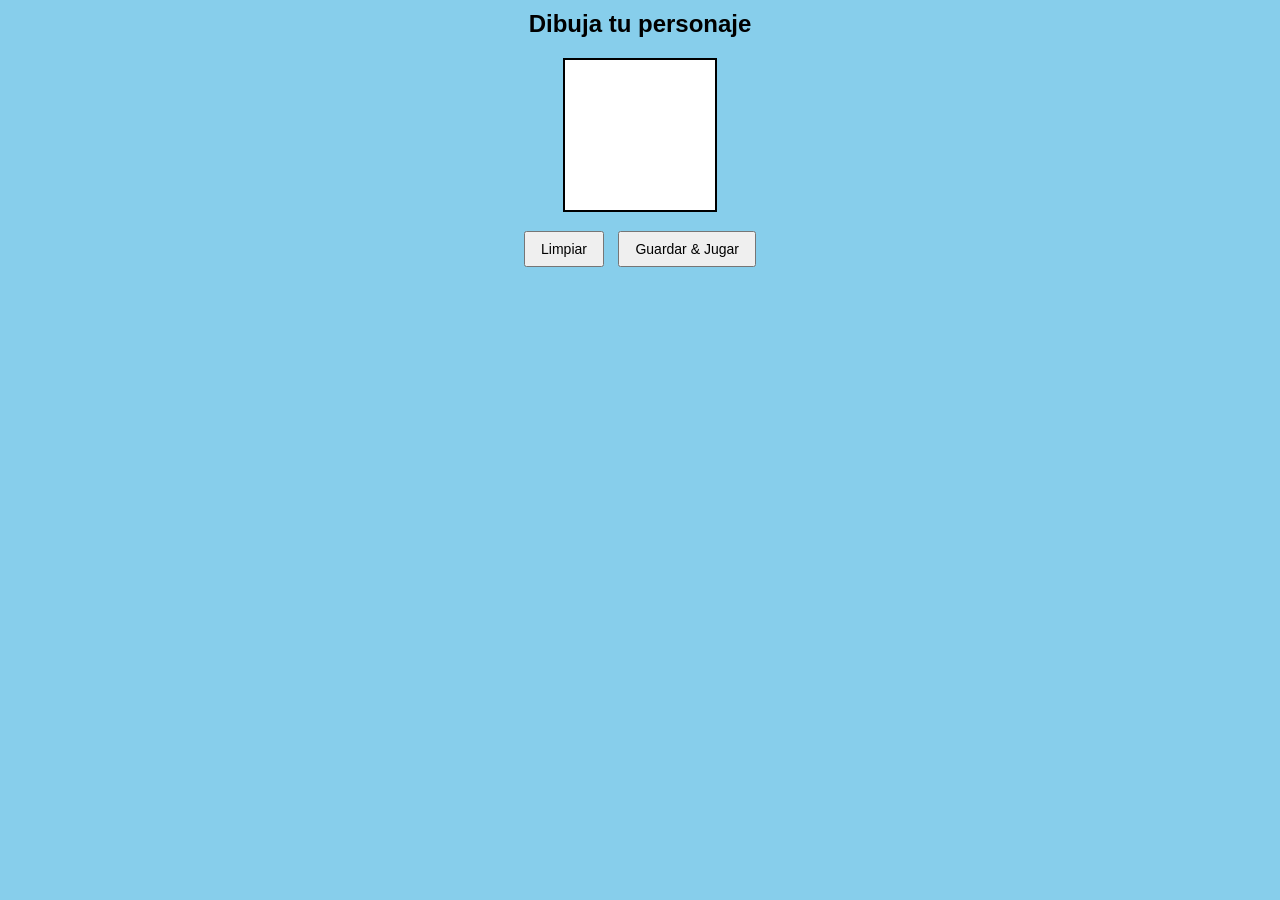
==== flappy-draw/index.html @ 4a15b35e "Basic Flappy draw" ====
<!DOCTYPE html>
<html>
<head>
<meta charset="UTF-8">
<title>Flappy Draw</title>
<style>
body {
    margin: 0;
    font-family: Arial, sans-serif;
    text-align: center;
    background: #87CEEB;
}

h2 { margin-top: 10px; }

canvas {
    border: 2px solid black;
}

#drawCanvas {
    background: white;
    cursor: crosshair;
}

#gameCanvas {
    display: none;
    background: skyblue;
}

.controls {
    margin-top: 10px;
}

button {
    padding: 8px 15px;
    margin: 5px;
    font-size: 14px;
    cursor: pointer;
}

#score {
    font-size: 20px;
    font-weight: bold;
}
</style>
</head>
<body>

<div id="drawScreen">
    <h2>Dibuja tu personaje</h2>
    <canvas id="drawCanvas" width="150" height="150"></canvas>
    <div class="controls">
        <button id="clearBtn">Limpiar</button>
        <button id="saveBtn">Guardar & Jugar</button>
    </div>
</div>

<div id="gameUI">
    <canvas id="gameCanvas" width="400" height="600"></canvas>
    <div id="score"></div>
    <button id="restartBtn" style="display:none;">Jugar de nuevo</button>
</div>

<script>
// ===================== DRAW SYSTEM =====================
const drawCanvas = document.getElementById("drawCanvas");
const drawCtx = drawCanvas.getContext("2d");

let drawing = false;

function getPos(canvas, evt) {
    const rect = canvas.getBoundingClientRect();
    const clientX = evt.touches ? evt.touches[0].clientX : evt.clientX;
    const clientY = evt.touches ? evt.touches[0].clientY : evt.clientY;
    return {
        x: clientX - rect.left,
        y: clientY - rect.top
    };
}

function startDraw(e) { drawing = true; }
function endDraw() { drawing = false; }

function draw(e) {
    if (!drawing) return;
    e.preventDefault();
    const pos = getPos(drawCanvas, e);
    drawCtx.fillStyle = "black";
    drawCtx.beginPath();
    drawCtx.arc(pos.x, pos.y, 3, 0, Math.PI * 2);
    drawCtx.fill();
}

drawCanvas.addEventListener("mousedown", startDraw);
drawCanvas.addEventListener("mouseup", endDraw);
drawCanvas.addEventListener("mouseleave", endDraw);
drawCanvas.addEventListener("mousemove", draw);

drawCanvas.addEventListener("touchstart", startDraw);
drawCanvas.addEventListener("touchend", endDraw);
drawCanvas.addEventListener("touchmove", draw);

document.getElementById("clearBtn").onclick = () => {
    drawCtx.clearRect(0, 0, drawCanvas.width, drawCanvas.height);
};

// ===================== GAME SYSTEM =====================
const gameCanvas = document.getElementById("gameCanvas");
const ctx = gameCanvas.getContext("2d");

let playerImage = new Image();
let animationId;
let gameRunning = false;

let player, pipes, frame, score;

function initGame() {
    player = {
        x: 80,
        y: 200,
        width: 40,
        height: 40,
        velocity: 0,
        gravity: 0.5,
        jump: -8
    };

    pipes = [];
    frame = 0;
    score = 0;
    gameRunning = true;
    document.getElementById("score").innerText = "Puntuación: 0";
    document.getElementById("restartBtn").style.display = "none";
}

function createPipe() {
    let gap = 150;
    let topHeight = Math.random() * 250 + 50;

    pipes.push({
        x: gameCanvas.width,
        top: topHeight,
        bottom: topHeight + gap,
        passed: false
    });
}

function update() {
    if (!gameRunning) return;

    ctx.clearRect(0, 0, gameCanvas.width, gameCanvas.height);
    frame++;

    // Player physics
    player.velocity += player.gravity;
    player.y += player.velocity;

    ctx.drawImage(playerImage, player.x, player.y, player.width, player.height);

    if (frame % 100 === 0) createPipe();

    for (let i = 0; i < pipes.length; i++) {
        let p = pipes[i];
        p.x -= 2;

        ctx.fillStyle = "green";
        ctx.fillRect(p.x, 0, 50, p.top);
        ctx.fillRect(p.x, p.bottom, 50, gameCanvas.height);

        // Collision
        if (
            player.x < p.x + 50 &&
            player.x + player.width > p.x &&
            (player.y < p.top || player.y + player.height > p.bottom)
        ) {
            gameOver();
        }

        // Score
        if (!p.passed && p.x + 50 < player.x) {
            p.passed = true;
            score++;
            document.getElementById("score").innerText = "Score: " + score;
        }
    }

    // Ground / ceiling
    if (player.y + player.height > gameCanvas.height || player.y < 0) {
        gameOver();
    }

    animationId = requestAnimationFrame(update);
}

function gameOver() {
    gameRunning = false;
    cancelAnimationFrame(animationId);
    document.getElementById("restartBtn").style.display = "inline-block";
}

// Jump
function jump() {
    if (gameRunning) player.velocity = player.jump;
}

document.addEventListener("keydown", jump);
gameCanvas.addEventListener("click", jump);
gameCanvas.addEventListener("touchstart", jump);

// Restart
document.getElementById("restartBtn").onclick = () => {
    initGame();
    update();
};

// ===================== SAVE & START =====================
document.getElementById("saveBtn").onclick = () => {
    const dataURL = drawCanvas.toDataURL();
    playerImage.src = dataURL;

    playerImage.onload = () => {
        document.getElementById("drawScreen").style.display = "none";
        gameCanvas.style.display = "block";
        initGame();
        update();
    };
};
</script>
</body>
</html>
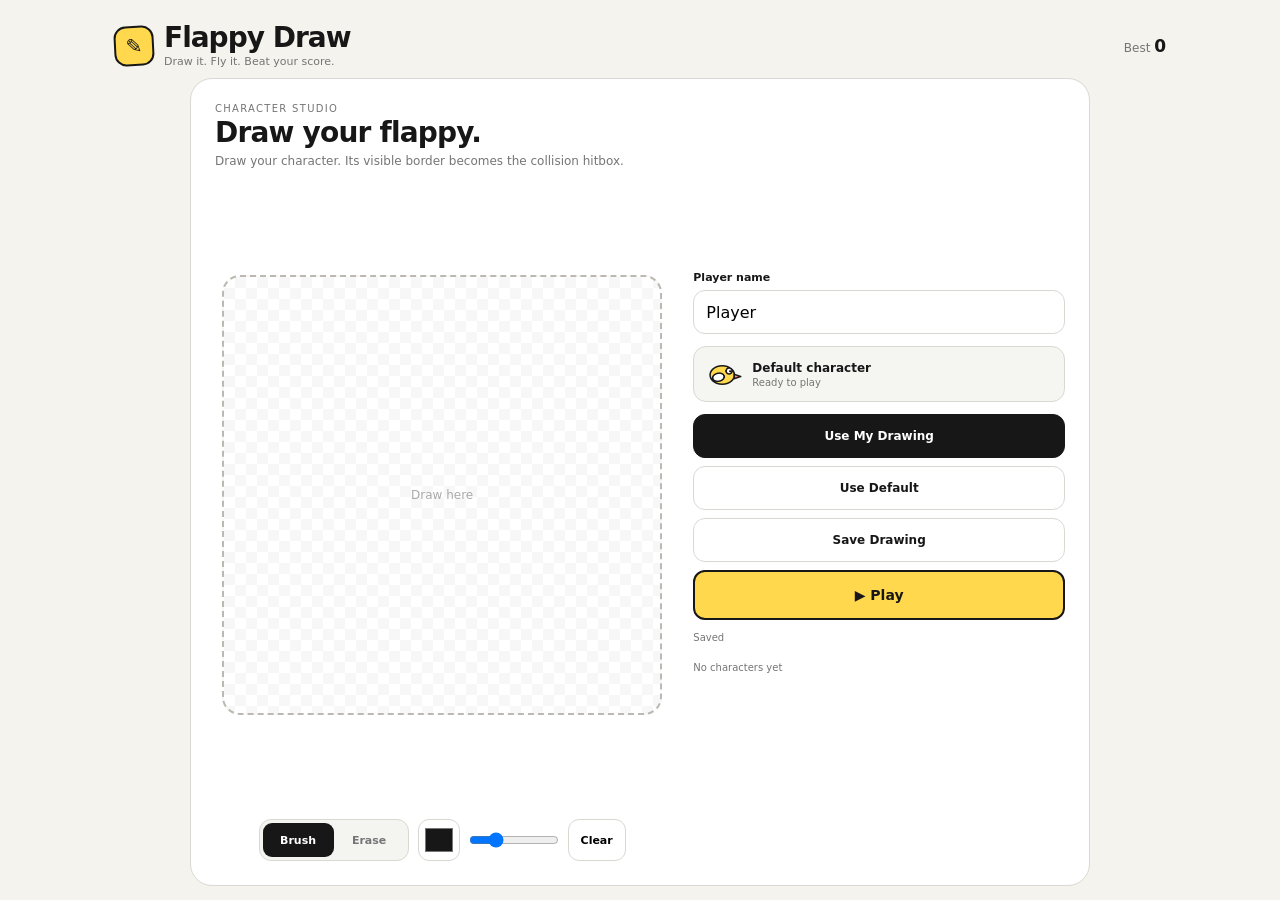
==== commit 2cda37e9: "Flappy draw first test." ====
--- a/flappy-draw/index.html
+++ b/flappy-draw/index.html
@@ -1,230 +1,3402 @@
 <!DOCTYPE html>
-<html>
+<html lang="en">
 <head>
 <meta charset="UTF-8">
+<meta name="viewport" content="width=device-width, initial-scale=1.0">
 <title>Flappy Draw</title>
+
 <style>
-body {
-    margin: 0;
-    font-family: Arial, sans-serif;
-    text-align: center;
-    background: #87CEEB;
-}
-
-h2 { margin-top: 10px; }
-
-canvas {
-    border: 2px solid black;
-}
-
-#drawCanvas {
-    background: white;
-    cursor: crosshair;
-}
-
-#gameCanvas {
-    display: none;
-    background: skyblue;
-}
-
-.controls {
-    margin-top: 10px;
-}
-
-button {
-    padding: 8px 15px;
-    margin: 5px;
-    font-size: 14px;
-    cursor: pointer;
-}
-
-#score {
-    font-size: 20px;
-    font-weight: bold;
+*{
+    box-sizing:border-box;
+    margin:0;
+    padding:0;
+}
+
+:root{
+    --bg:#f4f3ee;
+    --card:#ffffff;
+    --text:#171717;
+    --muted:#757575;
+    --border:#d9d8d2;
+    --yellow:#ffd84d;
+    --green:#78d39c;
+    --sky:#cceeff;
+}
+
+html,
+body{
+    height:100%;
+}
+
+body{
+    font-family:Inter,ui-sans-serif,system-ui,-apple-system,BlinkMacSystemFont,"Segoe UI",sans-serif;
+    background:var(--bg);
+    color:var(--text);
+    overflow:hidden;
+}
+
+button,
+input{
+    font:inherit;
+}
+
+button{
+    cursor:pointer;
+}
+
+.app{
+    height:100dvh;
+    max-height:100dvh;
+    display:flex;
+    flex-direction:column;
+    padding:14px clamp(12px,2vw,24px);
+    max-width:1100px;
+    margin:auto;
+}
+
+/* HEADER */
+
+.header{
+    flex:0 0 auto;
+    height:64px;
+    display:flex;
+    justify-content:space-between;
+    align-items:center;
+    gap:14px;
+}
+
+.brand{
+    display:flex;
+    align-items:center;
+    gap:10px;
+}
+
+.logo{
+    width:40px;
+    height:40px;
+    display:grid;
+    place-items:center;
+    background:var(--yellow);
+    border:2px solid var(--text);
+    border-radius:12px;
+    font-size:20px;
+    font-weight:900;
+    transform:rotate(-3deg);
+}
+
+.brand h1{
+    font-size:clamp(20px,3vw,28px);
+    letter-spacing:-1px;
+    line-height:1;
+}
+
+.brand p{
+    color:var(--muted);
+    font-size:11px;
+    margin-top:3px;
+}
+
+.header-actions{
+    display:flex;
+    gap:8px;
+    align-items:center;
+}
+
+.header-button{
+    border:1px solid var(--border);
+    background:white;
+    color:var(--text);
+    border-radius:10px;
+    min-height:38px;
+    padding:8px 13px;
+    font-weight:700;
+    font-size:12px;
+}
+
+.header-button:hover{
+    background:#f7f7f4;
+}
+
+.best{
+    font-size:12px;
+    color:var(--muted);
+    white-space:nowrap;
+}
+
+.best strong{
+    color:var(--text);
+    font-size:17px;
+}
+
+/* SCREENS */
+
+.main{
+    flex:1;
+    min-height:0;
+}
+
+.screen{
+    display:none;
+    width:100%;
+    height:100%;
+    min-height:0;
+}
+
+.screen.active{
+    display:flex;
+    justify-content:center;
+    align-items:center;
+}
+
+/* CHARACTER STUDIO */
+
+.studio{
+    width:min(100%,900px);
+    height:100%;
+    min-height:0;
+    background:var(--card);
+    border:1px solid var(--border);
+    border-radius:22px;
+    padding:clamp(14px,2.2vw,24px);
+    display:grid;
+    grid-template-columns:minmax(280px,1.1fr) minmax(240px,.9fr);
+    gap:clamp(14px,2vw,24px);
+    overflow:hidden;
+}
+
+.draw-column{
+    min-width:0;
+    min-height:0;
+    display:flex;
+    flex-direction:column;
+}
+
+.studio-copy{
+    flex:0 0 auto;
+}
+
+.eyebrow{
+    font-size:10px;
+    text-transform:uppercase;
+    letter-spacing:1.3px;
+    color:var(--muted);
+    margin-bottom:4px;
+}
+
+h2{
+    font-size:clamp(20px,3vw,28px);
+    letter-spacing:-.8px;
+    line-height:1.05;
+}
+
+.description{
+    color:var(--muted);
+    font-size:12px;
+    line-height:1.4;
+    margin-top:6px;
+}
+
+.draw-area{
+    flex:1;
+    min-height:0;
+    display:flex;
+    justify-content:center;
+    align-items:center;
+    padding:12px 0;
+}
+
+.canvas-wrap{
+    position:relative;
+    height:100%;
+    max-height:440px;
+    aspect-ratio:1/1;
+    max-width:100%;
+    border:2px dashed #bbb9b1;
+    border-radius:18px;
+    overflow:hidden;
+    background:
+        linear-gradient(45deg,#f7f7f7 25%,transparent 25%),
+        linear-gradient(-45deg,#f7f7f7 25%,transparent 25%),
+        linear-gradient(45deg,transparent 75%,#f7f7f7 75%),
+        linear-gradient(-45deg,transparent 75%,#f7f7f7 75%);
+    background-size:22px 22px;
+    background-position:0 0,0 11px,11px -11px,-11px 0;
+}
+
+#drawCanvas{
+    display:block;
+    width:100%;
+    height:100%;
+    touch-action:none;
+}
+
+.placeholder{
+    position:absolute;
+    inset:0;
+    display:grid;
+    place-items:center;
+    text-align:center;
+    pointer-events:none;
+    color:#aaa;
+    font-size:12px;
+    padding:25px;
+}
+
+.placeholder.hidden{
+    display:none;
+}
+
+.tools{
+    flex:0 0 auto;
+    display:flex;
+    align-items:center;
+    justify-content:center;
+    flex-wrap:wrap;
+    gap:9px;
+}
+
+/* DRAW / ERASE TOGGLE */
+
+.mode-toggle{
+    position:relative;
+    display:flex;
+    align-items:center;
+    width:150px;
+    height:42px;
+    padding:3px;
+    border:1px solid var(--border);
+    border-radius:12px;
+    background:#f4f4f1;
+}
+
+.mode-indicator{
+    position:absolute;
+    left:3px;
+    top:3px;
+    width:calc(50% - 3px);
+    height:34px;
+    background:var(--text);
+    border-radius:9px;
+    transition:transform .18s ease;
+}
+
+.mode-toggle.erase .mode-indicator{
+    transform:translateX(100%);
+}
+
+.mode-option{
+    position:relative;
+    z-index:2;
+    flex:1;
+    border:0;
+    background:transparent;
+    min-height:34px;
+    font-size:11px;
+    font-weight:700;
+    color:var(--muted);
+}
+
+.mode-option.active{
+    color:white;
+}
+
+input[type="color"]{
+    width:42px;
+    height:42px;
+    border:1px solid var(--border);
+    border-radius:11px;
+    background:white;
+    padding:4px;
+}
+
+input[type="range"]{
+    width:90px;
+}
+
+.small-button{
+    min-height:42px;
+    border:1px solid var(--border);
+    background:white;
+    border-radius:11px;
+    padding:9px 12px;
+    font-size:11px;
+    font-weight:700;
+}
+
+.small-button:hover{
+    background:#f5f5f2;
+}
+
+/* STUDIO OPTIONS */
+
+.options{
+    min-height:0;
+    display:flex;
+    flex-direction:column;
+    justify-content:center;
+    gap:12px;
+}
+
+.field label{
+    display:block;
+    font-size:11px;
+    font-weight:800;
+    margin-bottom:6px;
+}
+
+.field input{
+    width:100%;
+    min-height:44px;
+    border:1px solid var(--border);
+    border-radius:12px;
+    padding:10px 12px;
+    outline:none;
+    font-size:16px;
+}
+
+.field input:focus{
+    border-color:var(--text);
+}
+
+.character-status{
+    min-height:48px;
+    display:flex;
+    align-items:center;
+    gap:10px;
+    background:#f5f5f1;
+    border:1px solid var(--border);
+    border-radius:13px;
+    padding:8px 10px;
+}
+
+.character-thumb{
+    width:38px;
+    height:38px;
+    display:grid;
+    place-items:center;
+    flex:0 0 auto;
+}
+
+.character-thumb img{
+    max-width:100%;
+    max-height:100%;
+    object-fit:contain;
+}
+
+.character-copy{
+    min-width:0;
+}
+
+.character-copy strong{
+    display:block;
+    font-size:12px;
+    white-space:nowrap;
+    overflow:hidden;
+    text-overflow:ellipsis;
+}
+
+.character-copy span{
+    display:block;
+    color:var(--muted);
+    font-size:10px;
+    margin-top:2px;
+}
+
+.option-buttons{
+    display:grid;
+    gap:8px;
+}
+
+.action{
+    width:100%;
+    min-height:44px;
+    border-radius:12px;
+    border:1px solid var(--border);
+    background:white;
+    color:var(--text);
+    font-weight:750;
+    font-size:12px;
+}
+
+.action:hover{
+    background:#f5f5f2;
+}
+
+.action.dark{
+    background:var(--text);
+    color:white;
+    border-color:var(--text);
+}
+
+.action.play{
+    background:var(--yellow);
+    color:var(--text);
+    border:2px solid var(--text);
+    font-size:14px;
+    min-height:50px;
+}
+
+.saved-row{
+    display:flex;
+    align-items:center;
+    gap:6px;
+    overflow-x:auto;
+    padding-bottom:2px;
+    min-height:50px;
+}
+
+.saved-row::-webkit-scrollbar{
+    height:4px;
+}
+
+.saved-char{
+    position:relative;
+    flex:0 0 48px;
+    width:48px;
+    height:48px;
+    border:1px solid var(--border);
+    border-radius:11px;
+    background:#f8f8f5;
+    display:grid;
+    place-items:center;
+    padding:5px;
+}
+
+.saved-char.selected{
+    border:2px solid var(--text);
+}
+
+.saved-char img{
+    max-width:100%;
+    max-height:100%;
+}
+
+.saved-char button{
+    position:absolute;
+    top:-5px;
+    right:-5px;
+    width:17px;
+    height:17px;
+    border:0;
+    border-radius:50%;
+    background:var(--text);
+    color:white;
+    font-size:10px;
+    line-height:17px;
+}
+
+.saved-label{
+    color:var(--muted);
+    font-size:10px;
+}
+
+/* GAME */
+
+#gameScreen{
+    align-items:center;
+}
+
+.game-shell{
+    width:min(100%,850px);
+    height:100%;
+    min-height:0;
+    display:flex;
+    justify-content:center;
+    align-items:center;
+}
+
+.game-container{
+    position:relative;
+    height:min(100%,650px);
+    max-width:100%;
+    aspect-ratio:900/620;
+    border:1px solid var(--border);
+    border-radius:20px;
+    overflow:hidden;
+    background:var(--sky);
+}
+
+#gameCanvas{
+    display:block;
+    width:100%;
+    height:100%;
+    touch-action:manipulation;
+}
+
+.game-hud{
+    position:absolute;
+    top:12px;
+    left:12px;
+    right:12px;
+    display:flex;
+    justify-content:space-between;
+    pointer-events:none;
+}
+
+.score{
+    min-width:62px;
+    padding:7px 10px;
+    background:rgba(255,255,255,.92);
+    border:2px solid var(--text);
+    border-radius:10px;
+    font-size:12px;
+    font-weight:900;
+    text-align:center;
+}
+
+.game-message{
+    position:absolute;
+    left:50%;
+    top:50%;
+    transform:translate(-50%,-50%);
+    background:rgba(255,255,255,.95);
+    border:2px solid var(--text);
+    border-radius:15px;
+    padding:14px 20px;
+    text-align:center;
+    pointer-events:none;
+    white-space:nowrap;
+}
+
+.game-message strong{
+    display:block;
+    font-size:18px;
+}
+
+.game-message span{
+    color:var(--muted);
+    font-size:10px;
+}
+
+.game-message.hidden{
+    display:none;
+}
+
+/* RESULTS */
+
+.results{
+    width:min(100%,800px);
+    height:100%;
+    min-height:0;
+    background:white;
+    border:1px solid var(--border);
+    border-radius:22px;
+    padding:clamp(14px,2vw,22px);
+    display:grid;
+    grid-template-columns:.75fr 1.25fr;
+    gap:20px;
+    overflow:hidden;
+}
+
+.result-main{
+    min-height:0;
+    display:flex;
+    flex-direction:column;
+    justify-content:center;
+    align-items:center;
+    text-align:center;
+}
+
+.result-character{
+    width:85px;
+    height:85px;
+    background:#f5f5f1;
+    border-radius:17px;
+    display:grid;
+    place-items:center;
+    margin:10px 0;
+    padding:10px;
+}
+
+.result-character img{
+    max-width:100%;
+    max-height:100%;
+}
+
+.final-score{
+    font-size:clamp(42px,8vw,68px);
+    font-weight:950;
+    line-height:.95;
+    letter-spacing:-4px;
+}
+
+.score-caption{
+    color:var(--muted);
+    font-size:10px;
+    text-transform:uppercase;
+    letter-spacing:1px;
+    margin-top:3px;
+}
+
+.personal-best{
+    font-size:11px;
+    font-weight:800;
+    margin:9px 0 12px;
+    background:var(--yellow);
+    padding:6px 9px;
+    border-radius:9px;
+    border:1px solid var(--text);
+}
+
+.result-actions{
+    width:100%;
+    display:grid;
+    gap:7px;
+}
+
+.leaderboard-panel{
+    min-height:0;
+    overflow:hidden;
+    display:flex;
+    flex-direction:column;
+}
+
+.leaderboard{
+    flex:1;
+    min-height:0;
+    overflow:auto;
+    margin-top:10px;
+}
+
+.leader-row{
+    display:grid;
+    grid-template-columns:25px 38px 1fr 45px;
+    align-items:center;
+    gap:8px;
+    padding:7px 0;
+    border-bottom:1px solid #eee;
+}
+
+.rank{
+    font-size:11px;
+    font-weight:900;
+}
+
+.avatar{
+    width:36px;
+    height:36px;
+    display:grid;
+    place-items:center;
+    background:#f5f5f1;
+    border-radius:8px;
+    padding:4px;
+}
+
+.avatar img{
+    max-width:100%;
+    max-height:100%;
+}
+
+.leader-name{
+    min-width:0;
+}
+
+.leader-name strong{
+    display:block;
+    font-size:11px;
+    white-space:nowrap;
+    overflow:hidden;
+    text-overflow:ellipsis;
+}
+
+.leader-name span{
+    color:var(--muted);
+    font-size:9px;
+}
+
+.leader-score{
+    text-align:right;
+    font-size:16px;
+    font-weight:950;
+}
+
+/* RESPONSIVE */
+
+@media(max-width:700px){
+
+    .app{
+        padding:8px 10px;
+    }
+
+    .header{
+        height:54px;
+    }
+
+    .brand p{
+        display:none;
+    }
+
+    .best{
+        display:none;
+    }
+
+    .studio{
+        grid-template-columns:1fr;
+        grid-template-rows:minmax(0,1fr) auto;
+        padding:12px;
+        gap:8px;
+        border-radius:16px;
+    }
+
+    .studio-copy .description{
+        display:none;
+    }
+
+    .draw-area{
+        padding:6px 0;
+    }
+
+    .canvas-wrap{
+        max-height:none;
+    }
+
+    .options{
+        gap:7px;
+    }
+
+    .character-status{
+        display:none;
+    }
+
+    .option-buttons{
+        grid-template-columns:repeat(2,1fr);
+    }
+
+    .option-buttons .play{
+        grid-column:1 / -1;
+    }
+
+    .saved-wrap{
+        display:flex;
+        align-items:center;
+        gap:8px;
+    }
+
+    .saved-label{
+        flex:0 0 auto;
+    }
+
+    .saved-row{
+        min-height:42px;
+        flex:1;
+    }
+
+    .saved-char{
+        width:40px;
+        height:40px;
+        flex-basis:40px;
+    }
+
+    .tools{
+        gap:6px;
+    }
+
+    .mode-toggle{
+        width:130px;
+        height:38px;
+    }
+
+    .mode-indicator{
+        height:30px;
+    }
+
+    input[type="color"],
+    .small-button{
+        width:38px;
+        height:38px;
+        min-height:38px;
+        padding:5px;
+    }
+
+    input[type="range"]{
+        width:70px;
+    }
+
+    .game-container{
+        width:100%;
+        height:auto;
+        max-height:100%;
+    }
+
+    .results{
+        grid-template-columns:1fr;
+        grid-template-rows:auto minmax(0,1fr);
+        gap:10px;
+        padding:12px;
+        border-radius:16px;
+    }
+
+    .result-main{
+        display:grid;
+        grid-template-columns:auto 1fr;
+        grid-template-areas:
+            "char info"
+            "actions actions";
+        gap:8px 14px;
+        text-align:left;
+        align-items:center;
+    }
+
+    .result-character{
+        grid-area:char;
+        width:70px;
+        height:70px;
+        margin:0;
+    }
+
+    .result-info{
+        grid-area:info;
+    }
+
+    .final-score{
+        font-size:42px;
+        letter-spacing:-2px;
+    }
+
+    .personal-best{
+        display:inline-block;
+        margin:5px 0 0;
+    }
+
+    .result-actions{
+        grid-area:actions;
+        grid-template-columns:1fr 1fr;
+    }
+}
+
+@media(max-width:430px){
+
+    .brand h1{
+        font-size:19px;
+    }
+
+    .logo{
+        width:34px;
+        height:34px;
+    }
+
+    .header-button{
+        padding:7px 9px;
+        font-size:10px;
+    }
+
+    h2{
+        font-size:19px;
+    }
+
+    .studio{
+        padding:9px;
+    }
+
+    .field input{
+        min-height:40px;
+    }
+
+    .action{
+        min-height:39px;
+        font-size:10px;
+    }
+
+    .action.play{
+        min-height:44px;
+        font-size:12px;
+    }
+}
+
+@media(max-height:650px){
+
+    .header{
+        height:48px;
+    }
+
+    .logo{
+        width:34px;
+        height:34px;
+    }
+
+    .brand p{
+        display:none;
+    }
+
+    .studio{
+        padding:10px;
+    }
+
+    .description{
+        display:none;
+    }
+
+    .tools{
+        gap:5px;
+    }
+
+    .field input{
+        min-height:38px;
+        padding:7px 10px;
+    }
+
+    .action{
+        min-height:38px;
+    }
+
+    .action.play{
+        min-height:42px;
+    }
+
+    .character-status{
+        min-height:40px;
+    }
 }
 </style>
 </head>
+
 <body>
 
-<div id="drawScreen">
-    <h2>Dibuja tu personaje</h2>
-    <canvas id="drawCanvas" width="150" height="150"></canvas>
-    <div class="controls">
-        <button id="clearBtn">Limpiar</button>
-        <button id="saveBtn">Guardar & Jugar</button>
+<div class="app">
+
+<header class="header">
+
+    <div class="brand">
+        <div class="logo">✎</div>
+
+        <div>
+            <h1>Flappy Draw</h1>
+            <p>Draw it. Fly it. Beat your score.</p>
+        </div>
     </div>
+
+    <div class="header-actions">
+
+        <div class="best">
+            Best
+            <strong id="globalBest">0</strong>
+        </div>
+
+        <button
+            id="studioHeaderButton"
+            class="header-button"
+            type="button"
+            hidden
+        >
+            ← Character Studio
+        </button>
+
+    </div>
+
+</header>
+
+
+<main class="main">
+
+<!-- =========================================
+     CHARACTER STUDIO
+========================================== -->
+
+<section
+    id="studioScreen"
+    class="screen active"
+>
+
+    <div class="studio">
+
+        <div class="draw-column">
+
+            <div class="studio-copy">
+
+                <div class="eyebrow">
+                    Character Studio
+                </div>
+
+                <h2>Draw your flappy.</h2>
+
+                <p class="description">
+                    Draw your character. Its visible border becomes the collision hitbox.
+                </p>
+
+            </div>
+
+
+            <div class="draw-area">
+
+                <div class="canvas-wrap">
+
+                    <canvas
+                        id="drawCanvas"
+                        width="420"
+                        height="420"
+                    ></canvas>
+
+                    <div
+                        id="canvasPlaceholder"
+                        class="placeholder"
+                    >
+                        Draw here
+                    </div>
+
+                </div>
+
+            </div>
+
+
+            <div class="tools">
+
+                <div
+                    id="modeToggle"
+                    class="mode-toggle"
+                >
+
+                    <div class="mode-indicator"></div>
+
+                    <button
+                        id="brushButton"
+                        class="mode-option active"
+                        type="button"
+                    >
+                        Brush
+                    </button>
+
+                    <button
+                        id="eraserButton"
+                        class="mode-option"
+                        type="button"
+                    >
+                        Erase
+                    </button>
+
+                </div>
+
+
+                <input
+                    id="colorPicker"
+                    type="color"
+                    value="#171717"
+                    title="Color"
+                >
+
+                <input
+                    id="brushSize"
+                    type="range"
+                    min="3"
+                    max="38"
+                    value="12"
+                    title="Brush size"
+                >
+
+                <button
+                    id="clearButton"
+                    class="small-button"
+                    type="button"
+                    title="Clear drawing"
+                >
+                    Clear
+                </button>
+
+            </div>
+
+        </div>
+
+
+        <div class="options">
+
+            <div class="field">
+
+                <label for="playerName">
+                    Player name
+                </label>
+
+                <input
+                    id="playerName"
+                    type="text"
+                    maxlength="18"
+                    value="Player"
+                >
+
+            </div>
+
+
+            <div class="character-status">
+
+                <div class="character-thumb">
+                    <img
+                        id="characterPreview"
+                        alt="Selected character"
+                    >
+                </div>
+
+                <div class="character-copy">
+
+                    <strong id="characterTitle">
+                        Default character
+                    </strong>
+
+                    <span id="characterStatus">
+                        Ready to play
+                    </span>
+
+                </div>
+
+            </div>
+
+
+            <div class="option-buttons">
+
+                <button
+                    id="useDrawingButton"
+                    class="action dark"
+                    type="button"
+                >
+                    Use My Drawing
+                </button>
+
+                <button
+                    id="defaultButton"
+                    class="action"
+                    type="button"
+                >
+                    Use Default
+                </button>
+
+                <button
+                    id="saveCharacterButton"
+                    class="action"
+                    type="button"
+                >
+                    Save Drawing
+                </button>
+
+                <button
+                    id="playButton"
+                    class="action play"
+                    type="button"
+                >
+                    ▶ Play
+                </button>
+
+            </div>
+
+
+            <div class="saved-wrap">
+
+                <div class="saved-label">
+                    Saved
+                </div>
+
+                <div
+                    id="savedCharacters"
+                    class="saved-row"
+                ></div>
+
+            </div>
+
+        </div>
+
+    </div>
+
+</section>
+
+
+<!-- =========================================
+     GAME
+========================================== -->
+
+<section
+    id="gameScreen"
+    class="screen"
+>
+
+    <div class="game-shell">
+
+        <div class="game-container">
+
+            <canvas
+                id="gameCanvas"
+                width="900"
+                height="620"
+            ></canvas>
+
+
+            <div class="game-hud">
+
+                <div class="score">
+                    <span id="gameScore">0</span>
+                </div>
+
+                <div class="score">
+                    Best
+                    <span id="gameBest">0</span>
+                </div>
+
+            </div>
+
+
+            <div
+                id="gameMessage"
+                class="game-message"
+            >
+                <strong>Get ready!</strong>
+
+                <span>
+                    Click, tap or press SPACE
+                </span>
+            </div>
+
+        </div>
+
+    </div>
+
+</section>
+
+
+<!-- =========================================
+     RESULTS
+========================================== -->
+
+<section
+    id="resultScreen"
+    class="screen"
+>
+
+    <div class="results">
+
+        <div class="result-main">
+
+            <div class="result-character">
+
+                <img
+                    id="resultCharacter"
+                    alt="Character"
+                >
+
+            </div>
+
+
+            <div class="result-info">
+
+                <div class="eyebrow">
+                    Game Over
+                </div>
+
+                <h2 id="resultName">
+                    Player
+                </h2>
+
+                <div
+                    id="finalScore"
+                    class="final-score"
+                >
+                    0
+                </div>
+
+                <div class="score-caption">
+                    Score
+                </div>
+
+                <div class="personal-best">
+                    Best:
+                    <span id="personalBest">
+                        0
+                    </span>
+                </div>
+
+            </div>
+
+
+            <div class="result-actions">
+
+                <button
+                    id="playAgainButton"
+                    class="action play"
+                    type="button"
+                >
+                    ▶ Play Again
+                </button>
+
+                <button
+                    id="backStudioButton"
+                    class="action"
+                    type="button"
+                >
+                    Character Studio
+                </button>
+
+            </div>
+
+        </div>
+
+
+        <div class="leaderboard-panel">
+
+            <div class="eyebrow">
+                Local Records
+            </div>
+
+            <h2>Scoreboard</h2>
+
+            <div
+                id="leaderboard"
+                class="leaderboard"
+            ></div>
+
+        </div>
+
+    </div>
+
+</section>
+
+</main>
+
 </div>
 
-<div id="gameUI">
-    <canvas id="gameCanvas" width="400" height="600"></canvas>
-    <div id="score"></div>
-    <button id="restartBtn" style="display:none;">Jugar de nuevo</button>
-</div>
 
 <script>
-// ===================== DRAW SYSTEM =====================
-const drawCanvas = document.getElementById("drawCanvas");
-const drawCtx = drawCanvas.getContext("2d");
+(() => {
+
+"use strict";
+
+
+/* ==========================================
+   ELEMENTS
+========================================== */
+
+const studioScreen =
+    document.getElementById("studioScreen");
+
+const gameScreen =
+    document.getElementById("gameScreen");
+
+const resultScreen =
+    document.getElementById("resultScreen");
+
+const studioHeaderButton =
+    document.getElementById("studioHeaderButton");
+
+const globalBestElement =
+    document.getElementById("globalBest");
+
+
+/* DRAW */
+
+const drawCanvas =
+    document.getElementById("drawCanvas");
+
+const drawCtx =
+    drawCanvas.getContext(
+        "2d",
+        {willReadFrequently:true}
+    );
+
+const canvasPlaceholder =
+    document.getElementById("canvasPlaceholder");
+
+const modeToggle =
+    document.getElementById("modeToggle");
+
+const brushButton =
+    document.getElementById("brushButton");
+
+const eraserButton =
+    document.getElementById("eraserButton");
+
+const colorPicker =
+    document.getElementById("colorPicker");
+
+const brushSize =
+    document.getElementById("brushSize");
+
+const clearButton =
+    document.getElementById("clearButton");
+
+
+/* PLAYER */
+
+const playerNameInput =
+    document.getElementById("playerName");
+
+const characterPreview =
+    document.getElementById("characterPreview");
+
+const characterTitle =
+    document.getElementById("characterTitle");
+
+const characterStatus =
+    document.getElementById("characterStatus");
+
+const useDrawingButton =
+    document.getElementById("useDrawingButton");
+
+const defaultButton =
+    document.getElementById("defaultButton");
+
+const saveCharacterButton =
+    document.getElementById("saveCharacterButton");
+
+const playButton =
+    document.getElementById("playButton");
+
+const savedCharactersContainer =
+    document.getElementById("savedCharacters");
+
+
+/* GAME */
+
+const gameCanvas =
+    document.getElementById("gameCanvas");
+
+const gameCtx =
+    gameCanvas.getContext("2d");
+
+const gameScoreElement =
+    document.getElementById("gameScore");
+
+const gameBestElement =
+    document.getElementById("gameBest");
+
+const gameMessage =
+    document.getElementById("gameMessage");
+
+
+/* RESULTS */
+
+const resultCharacter =
+    document.getElementById("resultCharacter");
+
+const resultName =
+    document.getElementById("resultName");
+
+const finalScore =
+    document.getElementById("finalScore");
+
+const personalBest =
+    document.getElementById("personalBest");
+
+const leaderboard =
+    document.getElementById("leaderboard");
+
+const playAgainButton =
+    document.getElementById("playAgainButton");
+
+const backStudioButton =
+    document.getElementById("backStudioButton");
+
+
+/* ==========================================
+   STORAGE
+========================================== */
+
+const CHARACTER_KEY =
+    "flappyDrawCharactersV2";
+
+const SCORE_KEY =
+    "flappyDrawScoresV2";
+
+
+function getSavedCharacters(){
+
+    try{
+
+        return JSON.parse(
+            localStorage.getItem(CHARACTER_KEY)
+        ) || [];
+
+    }catch{
+
+        return [];
+
+    }
+
+}
+
+
+function saveCharacters(data){
+
+    localStorage.setItem(
+        CHARACTER_KEY,
+        JSON.stringify(data)
+    );
+
+}
+
+
+function getScores(){
+
+    try{
+
+        return JSON.parse(
+            localStorage.getItem(SCORE_KEY)
+        ) || [];
+
+    }catch{
+
+        return [];
+
+    }
+
+}
+
+
+function saveScores(data){
+
+    localStorage.setItem(
+        SCORE_KEY,
+        JSON.stringify(data)
+    );
+
+}
+
+
+/* ==========================================
+   DRAW STATE
+========================================== */
 
 let drawing = false;
-
-function getPos(canvas, evt) {
-    const rect = canvas.getBoundingClientRect();
-    const clientX = evt.touches ? evt.touches[0].clientX : evt.clientX;
-    const clientY = evt.touches ? evt.touches[0].clientY : evt.clientY;
-    return {
-        x: clientX - rect.left,
-        y: clientY - rect.top
+let hasDrawn = false;
+
+let tool = "brush";
+
+let lastX = 0;
+let lastY = 0;
+
+let activeCharacter = null;
+
+
+drawCtx.lineCap = "round";
+drawCtx.lineJoin = "round";
+
+
+function canvasPoint(event){
+
+    const rect =
+        drawCanvas.getBoundingClientRect();
+
+    return{
+
+        x:
+            (event.clientX - rect.left) *
+            drawCanvas.width /
+            rect.width,
+
+        y:
+            (event.clientY - rect.top) *
+            drawCanvas.height /
+            rect.height
+
     };
-}
-
-function startDraw(e) { drawing = true; }
-function endDraw() { drawing = false; }
-
-function draw(e) {
-    if (!drawing) return;
-    e.preventDefault();
-    const pos = getPos(drawCanvas, e);
-    drawCtx.fillStyle = "black";
+
+}
+
+
+function startDrawing(event){
+
+    event.preventDefault();
+
+    drawing = true;
+    hasDrawn = true;
+
+    canvasPlaceholder.classList.add(
+        "hidden"
+    );
+
+    const point =
+        canvasPoint(event);
+
+    lastX = point.x;
+    lastY = point.y;
+
     drawCtx.beginPath();
-    drawCtx.arc(pos.x, pos.y, 3, 0, Math.PI * 2);
+
+    drawCtx.arc(
+        point.x,
+        point.y,
+        Number(brushSize.value) / 2,
+        0,
+        Math.PI * 2
+    );
+
+    if(tool === "eraser"){
+
+        drawCtx.globalCompositeOperation =
+            "destination-out";
+
+        drawCtx.fillStyle = "#000";
+
+    }else{
+
+        drawCtx.globalCompositeOperation =
+            "source-over";
+
+        drawCtx.fillStyle =
+            colorPicker.value;
+
+    }
+
     drawCtx.fill();
-}
-
-drawCanvas.addEventListener("mousedown", startDraw);
-drawCanvas.addEventListener("mouseup", endDraw);
-drawCanvas.addEventListener("mouseleave", endDraw);
-drawCanvas.addEventListener("mousemove", draw);
-
-drawCanvas.addEventListener("touchstart", startDraw);
-drawCanvas.addEventListener("touchend", endDraw);
-drawCanvas.addEventListener("touchmove", draw);
-
-document.getElementById("clearBtn").onclick = () => {
-    drawCtx.clearRect(0, 0, drawCanvas.width, drawCanvas.height);
+
+}
+
+
+function moveDrawing(event){
+
+    if(!drawing) return;
+
+    event.preventDefault();
+
+    const point =
+        canvasPoint(event);
+
+    drawCtx.lineWidth =
+        Number(brushSize.value);
+
+    if(tool === "eraser"){
+
+        drawCtx.globalCompositeOperation =
+            "destination-out";
+
+        drawCtx.strokeStyle = "#000";
+
+    }else{
+
+        drawCtx.globalCompositeOperation =
+            "source-over";
+
+        drawCtx.strokeStyle =
+            colorPicker.value;
+
+    }
+
+    drawCtx.beginPath();
+
+    drawCtx.moveTo(
+        lastX,
+        lastY
+    );
+
+    drawCtx.lineTo(
+        point.x,
+        point.y
+    );
+
+    drawCtx.stroke();
+
+    lastX = point.x;
+    lastY = point.y;
+
+}
+
+
+function endDrawing(){
+
+    drawing = false;
+
+}
+
+
+drawCanvas.addEventListener(
+    "pointerdown",
+    startDrawing
+);
+
+drawCanvas.addEventListener(
+    "pointermove",
+    moveDrawing
+);
+
+window.addEventListener(
+    "pointerup",
+    endDrawing
+);
+
+
+/* ==========================================
+   BRUSH / ERASE TOGGLE
+========================================== */
+
+function setTool(newTool){
+
+    tool = newTool;
+
+    const erasing =
+        newTool === "eraser";
+
+    modeToggle.classList.toggle(
+        "erase",
+        erasing
+    );
+
+    brushButton.classList.toggle(
+        "active",
+        !erasing
+    );
+
+    eraserButton.classList.toggle(
+        "active",
+        erasing
+    );
+
+}
+
+
+brushButton.addEventListener(
+    "click",
+    () => setTool("brush")
+);
+
+eraserButton.addEventListener(
+    "click",
+    () => setTool("eraser")
+);
+
+
+clearButton.addEventListener(
+    "click",
+    () => {
+
+        drawCtx.clearRect(
+            0,
+            0,
+            drawCanvas.width,
+            drawCanvas.height
+        );
+
+        hasDrawn = false;
+
+        canvasPlaceholder.classList.remove(
+            "hidden"
+        );
+
+        characterStatus.textContent =
+            "Canvas cleared";
+
+    }
+);
+
+
+/* ==========================================
+   HITBOX DETECTION
+========================================== */
+
+function detectVisibleBounds(canvas){
+
+    const context =
+        canvas.getContext(
+            "2d",
+            {willReadFrequently:true}
+        );
+
+    const width =
+        canvas.width;
+
+    const height =
+        canvas.height;
+
+    const pixels =
+        context.getImageData(
+            0,
+            0,
+            width,
+            height
+        ).data;
+
+    let minX = width;
+    let minY = height;
+    let maxX = -1;
+    let maxY = -1;
+
+
+    for(let y = 0; y < height; y++){
+
+        for(let x = 0; x < width; x++){
+
+            const alpha =
+                pixels[
+                    (y * width + x) * 4 + 3
+                ];
+
+            if(alpha > 20){
+
+                if(x < minX) minX = x;
+                if(y < minY) minY = y;
+
+                if(x > maxX) maxX = x;
+                if(y > maxY) maxY = y;
+
+            }
+
+        }
+
+    }
+
+
+    if(maxX < minX){
+        return null;
+    }
+
+
+    return{
+
+        x:minX,
+        y:minY,
+
+        width:
+            maxX - minX + 1,
+
+        height:
+            maxY - minY + 1
+
+    };
+
+}
+
+
+/* ==========================================
+   CUSTOM CHARACTER
+========================================== */
+
+function createCharacterFromDrawing(){
+
+    const bounds =
+        detectVisibleBounds(
+            drawCanvas
+        );
+
+    if(!bounds){
+
+        characterStatus.textContent =
+            "Draw something first";
+
+        return null;
+
+    }
+
+
+    const padding = 8;
+
+    const cropped =
+        document.createElement("canvas");
+
+    cropped.width =
+        bounds.width +
+        padding * 2;
+
+    cropped.height =
+        bounds.height +
+        padding * 2;
+
+
+    const ctx =
+        cropped.getContext("2d");
+
+
+    ctx.drawImage(
+
+        drawCanvas,
+
+        bounds.x,
+        bounds.y,
+        bounds.width,
+        bounds.height,
+
+        padding,
+        padding,
+        bounds.width,
+        bounds.height
+
+    );
+
+
+    return{
+
+        id:
+            "custom-" +
+            Date.now(),
+
+        name:
+            playerNameInput.value.trim()
+            || "Player",
+
+        image:
+            cropped.toDataURL(
+                "image/png"
+            ),
+
+        hitbox:{
+
+            left:
+                padding /
+                cropped.width,
+
+            top:
+                padding /
+                cropped.height,
+
+            right:
+                (padding +
+                bounds.width) /
+                cropped.width,
+
+            bottom:
+                (padding +
+                bounds.height) /
+                cropped.height
+
+        }
+
+    };
+
+}
+
+
+/* ==========================================
+   DEFAULT CHARACTER
+========================================== */
+
+function createDefaultCharacter(){
+
+    const canvas =
+        document.createElement("canvas");
+
+    canvas.width = 150;
+    canvas.height = 120;
+
+    const ctx =
+        canvas.getContext("2d");
+
+
+    ctx.lineWidth = 6;
+    ctx.strokeStyle = "#171717";
+    ctx.lineJoin = "round";
+
+
+    /* body */
+
+    ctx.fillStyle = "#ffd84d";
+
+    ctx.beginPath();
+
+    ctx.ellipse(
+        72,
+        64,
+        48,
+        37,
+        0,
+        0,
+        Math.PI * 2
+    );
+
+    ctx.fill();
+    ctx.stroke();
+
+
+    /* wing */
+
+    ctx.fillStyle = "#fff";
+
+    ctx.beginPath();
+
+    ctx.ellipse(
+        57,
+        73,
+        23,
+        16,
+        -.2,
+        0,
+        Math.PI * 2
+    );
+
+    ctx.fill();
+    ctx.stroke();
+
+
+    /* eye */
+
+    ctx.beginPath();
+
+    ctx.arc(
+        99,
+        48,
+        12,
+        0,
+        Math.PI * 2
+    );
+
+    ctx.fill();
+    ctx.stroke();
+
+
+    ctx.fillStyle = "#171717";
+
+    ctx.beginPath();
+
+    ctx.arc(
+        103,
+        49,
+        4,
+        0,
+        Math.PI * 2
+    );
+
+    ctx.fill();
+
+
+    /* beak */
+
+    ctx.fillStyle = "#ff8a70";
+
+    ctx.beginPath();
+
+    ctx.moveTo(119,61);
+    ctx.lineTo(145,70);
+    ctx.lineTo(119,79);
+    ctx.closePath();
+
+    ctx.fill();
+    ctx.stroke();
+
+
+    const bounds =
+        detectVisibleBounds(canvas);
+
+
+    return{
+
+        id:"default",
+
+        name:"Default character",
+
+        image:
+            canvas.toDataURL(
+                "image/png"
+            ),
+
+        hitbox:{
+
+            left:
+                bounds.x /
+                canvas.width,
+
+            top:
+                bounds.y /
+                canvas.height,
+
+            right:
+                (bounds.x +
+                bounds.width) /
+                canvas.width,
+
+            bottom:
+                (bounds.y +
+                bounds.height) /
+                canvas.height
+
+        }
+
+    };
+
+}
+
+
+/* ==========================================
+   CHARACTER SELECTION
+========================================== */
+
+function selectCharacter(character){
+
+    activeCharacter =
+        character;
+
+    characterPreview.src =
+        character.image;
+
+    characterTitle.textContent =
+        character.name;
+
+    characterStatus.textContent =
+        character.id === "default"
+        ? "Ready to play"
+        : "Custom hitbox detected";
+
+    renderSavedCharacters();
+
+}
+
+
+useDrawingButton.addEventListener(
+    "click",
+    () => {
+
+        const character =
+            createCharacterFromDrawing();
+
+        if(character){
+
+            selectCharacter(character);
+
+        }
+
+    }
+);
+
+
+defaultButton.addEventListener(
+    "click",
+    () => {
+
+        selectCharacter(
+            createDefaultCharacter()
+        );
+
+    }
+);
+
+
+saveCharacterButton.addEventListener(
+    "click",
+    () => {
+
+        let character =
+            createCharacterFromDrawing();
+
+        if(!character){
+            return;
+        }
+
+
+        character.id =
+            "saved-" +
+            Date.now();
+
+
+        const saved =
+            getSavedCharacters();
+
+
+        saved.unshift(
+            character
+        );
+
+
+        saveCharacters(
+            saved.slice(0,12)
+        );
+
+
+        selectCharacter(
+            character
+        );
+
+
+        characterStatus.textContent =
+            "Drawing saved locally";
+
+    }
+);
+
+
+/* ==========================================
+   SAVED CHARACTERS
+========================================== */
+
+function renderSavedCharacters(){
+
+    const saved =
+        getSavedCharacters();
+
+    savedCharactersContainer.innerHTML =
+        "";
+
+
+    if(!saved.length){
+
+        const empty =
+            document.createElement("span");
+
+        empty.className =
+            "saved-label";
+
+        empty.textContent =
+            "No characters yet";
+
+        savedCharactersContainer.appendChild(
+            empty
+        );
+
+        return;
+
+    }
+
+
+    saved.forEach(character => {
+
+        const item =
+            document.createElement("div");
+
+        item.className =
+            "saved-char";
+
+
+        if(
+            activeCharacter &&
+            character.id ===
+            activeCharacter.id
+        ){
+
+            item.classList.add(
+                "selected"
+            );
+
+        }
+
+
+        const img =
+            document.createElement("img");
+
+        img.src =
+            character.image;
+
+        img.alt =
+            character.name;
+
+
+        const deleteButton =
+            document.createElement("button");
+
+        deleteButton.type =
+            "button";
+
+        deleteButton.textContent =
+            "×";
+
+
+        item.append(
+            img,
+            deleteButton
+        );
+
+
+        item.addEventListener(
+            "click",
+            () => {
+
+                selectCharacter(
+                    character
+                );
+
+            }
+        );
+
+
+        deleteButton.addEventListener(
+            "click",
+            event => {
+
+                event.stopPropagation();
+
+
+                const remaining =
+                    getSavedCharacters()
+                    .filter(
+                        entry =>
+                        entry.id !==
+                        character.id
+                    );
+
+
+                saveCharacters(
+                    remaining
+                );
+
+
+                renderSavedCharacters();
+
+            }
+        );
+
+
+        savedCharactersContainer.appendChild(
+            item
+        );
+
+    });
+
+}
+
+
+/* ==========================================
+   SCREEN HANDLING
+========================================== */
+
+function showScreen(screen){
+
+    [
+        studioScreen,
+        gameScreen,
+        resultScreen
+    ].forEach(
+        element =>
+        element.classList.remove(
+            "active"
+        )
+    );
+
+
+    screen.classList.add(
+        "active"
+    );
+
+
+    studioHeaderButton.hidden =
+        screen === studioScreen;
+
+}
+
+
+/* ==========================================
+   GAME STATE
+========================================== */
+
+const game = {
+
+    running:false,
+
+    started:false,
+
+    score:0,
+
+    frame:0,
+
+    gravity:.42,
+
+    flapPower:-7.2,
+
+    pipeSpeed:3.1,
+
+    pipeWidth:82,
+
+    pipeGap:180,
+
+    pipes:[],
+
+    player:{
+
+        x:190,
+
+        y:300,
+
+        width:64,
+
+        height:64,
+
+        velocity:0,
+
+        rotation:0
+
+    },
+
+    characterImage:
+        new Image(),
+
+    animationId:null
+
 };
 
-// ===================== GAME SYSTEM =====================
-const gameCanvas = document.getElementById("gameCanvas");
-const ctx = gameCanvas.getContext("2d");
-
-let playerImage = new Image();
-let animationId;
-let gameRunning = false;
-
-let player, pipes, frame, score;
-
-function initGame() {
-    player = {
-        x: 80,
-        y: 200,
-        width: 40,
-        height: 40,
-        velocity: 0,
-        gravity: 0.5,
-        jump: -8
+
+/* ==========================================
+   GAME START
+========================================== */
+
+function currentPlayerName(){
+
+    return(
+        playerNameInput.value
+        .trim()
+        .slice(0,18)
+        ||
+        "Player"
+    );
+
+}
+
+
+playButton.addEventListener(
+    "click",
+    () => {
+
+        if(!activeCharacter){
+
+            selectCharacter(
+                createDefaultCharacter()
+            );
+
+        }
+
+        startGame();
+
+    }
+);
+
+
+function startGame(){
+
+    showScreen(
+        gameScreen
+    );
+
+
+    cancelAnimationFrame(
+        game.animationId
+    );
+
+
+    game.running = true;
+
+    game.started = false;
+
+    game.score = 0;
+
+    game.frame = 0;
+
+    game.pipes = [];
+
+
+    game.player.x = 190;
+
+    game.player.y =
+        gameCanvas.height / 2;
+
+    game.player.velocity = 0;
+
+    game.player.rotation = 0;
+
+
+    gameScoreElement.textContent =
+        "0";
+
+    gameBestElement.textContent =
+        getGlobalBest();
+
+
+    gameMessage.classList.remove(
+        "hidden"
+    );
+
+
+    game.characterImage =
+        new Image();
+
+    game.characterImage.src =
+        activeCharacter.image;
+
+
+    game.animationId =
+        requestAnimationFrame(
+            gameLoop
+        );
+
+}
+
+
+/* ==========================================
+   FLAP
+========================================== */
+
+function flap(){
+
+    if(!game.running){
+        return;
+    }
+
+
+    if(!game.started){
+
+        game.started = true;
+
+        gameMessage.classList.add(
+            "hidden"
+        );
+
+    }
+
+
+    game.player.velocity =
+        game.flapPower;
+
+}
+
+
+gameCanvas.addEventListener(
+    "pointerdown",
+    event => {
+
+        event.preventDefault();
+
+        flap();
+
+    }
+);
+
+
+window.addEventListener(
+    "keydown",
+    event => {
+
+        if(
+            event.code === "Space" &&
+            gameScreen.classList.contains(
+                "active"
+            )
+        ){
+
+            event.preventDefault();
+
+            flap();
+
+        }
+
+    }
+);
+
+
+/* ==========================================
+   PIPES
+========================================== */
+
+function spawnPipe(){
+
+    const margin = 75;
+
+    const range =
+        gameCanvas.height -
+        game.pipeGap -
+        margin * 2;
+
+
+    const top =
+        margin +
+        Math.random() *
+        range;
+
+
+    game.pipes.push({
+
+        x:
+            gameCanvas.width +
+            20,
+
+        top,
+
+        bottom:
+            top +
+            game.pipeGap,
+
+        scored:false
+
+    });
+
+}
+
+
+/* ==========================================
+   HITBOX
+========================================== */
+
+function getPlayerHitbox(){
+
+    const player =
+        game.player;
+
+    const hit =
+        activeCharacter.hitbox;
+
+
+    const forgiveness = 3;
+
+
+    return{
+
+        left:
+            player.x +
+            player.width *
+            hit.left +
+            forgiveness,
+
+        top:
+            player.y +
+            player.height *
+            hit.top +
+            forgiveness,
+
+        right:
+            player.x +
+            player.width *
+            hit.right -
+            forgiveness,
+
+        bottom:
+            player.y +
+            player.height *
+            hit.bottom -
+            forgiveness
+
     };
 
-    pipes = [];
-    frame = 0;
-    score = 0;
-    gameRunning = true;
-    document.getElementById("score").innerText = "Puntuación: 0";
-    document.getElementById("restartBtn").style.display = "none";
-}
-
-function createPipe() {
-    let gap = 150;
-    let topHeight = Math.random() * 250 + 50;
-
-    pipes.push({
-        x: gameCanvas.width,
-        top: topHeight,
-        bottom: topHeight + gap,
-        passed: false
+}
+
+
+/* ==========================================
+   COLLISION
+========================================== */
+
+function checkCollision(){
+
+    const hit =
+        getPlayerHitbox();
+
+
+    if(
+        hit.top <= 0 ||
+        hit.bottom >=
+        gameCanvas.height
+    ){
+
+        return true;
+
+    }
+
+
+    for(const pipe of game.pipes){
+
+        const overlapX =
+
+            hit.right >
+            pipe.x
+
+            &&
+
+            hit.left <
+            pipe.x +
+            game.pipeWidth;
+
+
+        if(!overlapX){
+            continue;
+        }
+
+
+        if(
+            hit.top <
+            pipe.top
+
+            ||
+
+            hit.bottom >
+            pipe.bottom
+        ){
+
+            return true;
+
+        }
+
+    }
+
+
+    return false;
+
+}
+
+
+/* ==========================================
+   BACKGROUND
+========================================== */
+
+function drawBackground(){
+
+    gameCtx.clearRect(
+        0,
+        0,
+        gameCanvas.width,
+        gameCanvas.height
+    );
+
+
+    gameCtx.fillStyle =
+        "#cceeff";
+
+    gameCtx.fillRect(
+        0,
+        0,
+        gameCanvas.width,
+        gameCanvas.height
+    );
+
+
+    gameCtx.fillStyle =
+        "rgba(255,255,255,.55)";
+
+
+    const offset =
+        game.frame * .25 %
+        gameCanvas.width;
+
+
+    for(let i = -1; i < 5; i++){
+
+        const x =
+            i * 260 -
+            offset;
+
+        const y =
+            85 +
+            (i % 2) * 100;
+
+
+        gameCtx.beginPath();
+
+        gameCtx.arc(
+            x,
+            y,
+            40,
+            0,
+            Math.PI * 2
+        );
+
+        gameCtx.arc(
+            x + 40,
+            y + 5,
+            28,
+            0,
+            Math.PI * 2
+        );
+
+        gameCtx.arc(
+            x - 37,
+            y + 10,
+            27,
+            0,
+            Math.PI * 2
+        );
+
+        gameCtx.fill();
+
+    }
+
+}
+
+
+/* ==========================================
+   DRAW PIPES
+========================================== */
+
+function drawPipes(){
+
+    gameCtx.fillStyle =
+        "#78d39c";
+
+    gameCtx.strokeStyle =
+        "#171717";
+
+    gameCtx.lineWidth = 4;
+
+
+    game.pipes.forEach(pipe => {
+
+
+        gameCtx.fillRect(
+            pipe.x,
+            0,
+            game.pipeWidth,
+            pipe.top
+        );
+
+        gameCtx.strokeRect(
+            pipe.x,
+            -5,
+            game.pipeWidth,
+            pipe.top + 5
+        );
+
+
+        gameCtx.fillRect(
+            pipe.x - 7,
+            pipe.top - 25,
+            game.pipeWidth + 14,
+            25
+        );
+
+        gameCtx.strokeRect(
+            pipe.x - 7,
+            pipe.top - 25,
+            game.pipeWidth + 14,
+            25
+        );
+
+
+        gameCtx.fillRect(
+            pipe.x,
+            pipe.bottom,
+            game.pipeWidth,
+            gameCanvas.height -
+            pipe.bottom
+        );
+
+        gameCtx.strokeRect(
+            pipe.x,
+            pipe.bottom,
+            game.pipeWidth,
+            gameCanvas.height -
+            pipe.bottom +
+            5
+        );
+
+
+        gameCtx.fillRect(
+            pipe.x - 7,
+            pipe.bottom,
+            game.pipeWidth + 14,
+            25
+        );
+
+        gameCtx.strokeRect(
+            pipe.x - 7,
+            pipe.bottom,
+            game.pipeWidth + 14,
+            25
+        );
+
     });
-}
-
-function update() {
-    if (!gameRunning) return;
-
-    ctx.clearRect(0, 0, gameCanvas.width, gameCanvas.height);
-    frame++;
-
-    // Player physics
-    player.velocity += player.gravity;
-    player.y += player.velocity;
-
-    ctx.drawImage(playerImage, player.x, player.y, player.width, player.height);
-
-    if (frame % 100 === 0) createPipe();
-
-    for (let i = 0; i < pipes.length; i++) {
-        let p = pipes[i];
-        p.x -= 2;
-
-        ctx.fillStyle = "green";
-        ctx.fillRect(p.x, 0, 50, p.top);
-        ctx.fillRect(p.x, p.bottom, 50, gameCanvas.height);
-
-        // Collision
-        if (
-            player.x < p.x + 50 &&
-            player.x + player.width > p.x &&
-            (player.y < p.top || player.y + player.height > p.bottom)
-        ) {
-            gameOver();
+
+}
+
+
+/* ==========================================
+   DRAW PLAYER
+========================================== */
+
+function drawPlayer(){
+
+    const player =
+        game.player;
+
+
+    gameCtx.save();
+
+
+    gameCtx.translate(
+
+        player.x +
+        player.width / 2,
+
+        player.y +
+        player.height / 2
+
+    );
+
+
+    gameCtx.rotate(
+        player.rotation
+    );
+
+
+    gameCtx.drawImage(
+
+        game.characterImage,
+
+        -player.width / 2,
+        -player.height / 2,
+
+        player.width,
+        player.height
+
+    );
+
+
+    gameCtx.restore();
+
+}
+
+
+/* ==========================================
+   LOOP
+========================================== */
+
+function gameLoop(){
+
+    if(!game.running){
+        return;
+    }
+
+
+    game.frame++;
+
+
+    if(game.started){
+
+
+        game.player.velocity +=
+            game.gravity;
+
+
+        game.player.y +=
+            game.player.velocity;
+
+
+        game.player.rotation =
+            Math.max(
+                -.35,
+                Math.min(
+                    .65,
+                    game.player.velocity *
+                    .055
+                )
+            );
+
+
+        if(
+            game.frame % 92 === 0
+        ){
+
+            spawnPipe();
+
         }
 
-        // Score
-        if (!p.passed && p.x + 50 < player.x) {
-            p.passed = true;
-            score++;
-            document.getElementById("score").innerText = "Score: " + score;
+
+        game.pipes.forEach(
+            pipe => {
+
+                pipe.x -=
+                    game.pipeSpeed;
+
+
+                if(
+                    !pipe.scored &&
+                    pipe.x +
+                    game.pipeWidth <
+                    game.player.x
+                ){
+
+                    pipe.scored = true;
+
+                    game.score++;
+
+                    gameScoreElement.textContent =
+                        game.score;
+
+                }
+
+            }
+        );
+
+
+        game.pipes =
+            game.pipes.filter(
+                pipe =>
+                pipe.x >
+                -game.pipeWidth -
+                20
+            );
+
+
+        if(checkCollision()){
+
+            endGame();
+
+            return;
+
         }
-    }
-
-    // Ground / ceiling
-    if (player.y + player.height > gameCanvas.height || player.y < 0) {
-        gameOver();
-    }
-
-    animationId = requestAnimationFrame(update);
-}
-
-function gameOver() {
-    gameRunning = false;
-    cancelAnimationFrame(animationId);
-    document.getElementById("restartBtn").style.display = "inline-block";
-}
-
-// Jump
-function jump() {
-    if (gameRunning) player.velocity = player.jump;
-}
-
-document.addEventListener("keydown", jump);
-gameCanvas.addEventListener("click", jump);
-gameCanvas.addEventListener("touchstart", jump);
-
-// Restart
-document.getElementById("restartBtn").onclick = () => {
-    initGame();
-    update();
-};
-
-// ===================== SAVE & START =====================
-document.getElementById("saveBtn").onclick = () => {
-    const dataURL = drawCanvas.toDataURL();
-    playerImage.src = dataURL;
-
-    playerImage.onload = () => {
-        document.getElementById("drawScreen").style.display = "none";
-        gameCanvas.style.display = "block";
-        initGame();
-        update();
-    };
-};
+
+    }
+
+
+    drawBackground();
+
+    drawPipes();
+
+    drawPlayer();
+
+
+    game.animationId =
+        requestAnimationFrame(
+            gameLoop
+        );
+
+}
+
+
+/* ==========================================
+   GAME OVER
+========================================== */
+
+function endGame(){
+
+    game.running = false;
+
+
+    cancelAnimationFrame(
+        game.animationId
+    );
+
+
+    const player =
+        currentPlayerName();
+
+
+    const scores =
+        getScores();
+
+
+    let oldBest = 0;
+
+
+    scores.forEach(score => {
+
+        if(
+            score.player ===
+            player
+        ){
+
+            oldBest =
+                Math.max(
+                    oldBest,
+                    Number(score.score)
+                    || 0
+                );
+
+        }
+
+    });
+
+
+    scores.push({
+
+        id:
+            "score-" +
+            Date.now(),
+
+        player,
+
+        score:
+            game.score,
+
+        character:
+            activeCharacter.image,
+
+        date:
+            new Date()
+            .toISOString()
+
+    });
+
+
+    scores.sort(
+        (a,b) =>
+        b.score -
+        a.score
+    );
+
+
+    saveScores(
+        scores.slice(0,100)
+    );
+
+
+    resultName.textContent =
+        player;
+
+    resultCharacter.src =
+        activeCharacter.image;
+
+    finalScore.textContent =
+        game.score;
+
+    personalBest.textContent =
+        Math.max(
+            oldBest,
+            game.score
+        );
+
+
+    updateGlobalBest();
+
+    renderLeaderboard();
+
+
+    showScreen(
+        resultScreen
+    );
+
+}
+
+
+/* ==========================================
+   LEADERBOARD
+========================================== */
+
+function renderLeaderboard(){
+
+    const scores =
+        getScores();
+
+
+    const records =
+        new Map();
+
+
+    scores.forEach(record => {
+
+        const old =
+            records.get(
+                record.player
+            );
+
+
+        if(
+            !old ||
+            record.score >
+            old.score
+        ){
+
+            records.set(
+                record.player,
+                record
+            );
+
+        }
+
+    });
+
+
+    const leaders =
+        [...records.values()]
+        .sort(
+            (a,b) =>
+            b.score -
+            a.score
+        )
+        .slice(0,10);
+
+
+    leaderboard.innerHTML =
+        "";
+
+
+    if(!leaders.length){
+
+        leaderboard.textContent =
+            "No scores yet.";
+
+        return;
+
+    }
+
+
+    leaders.forEach(
+        (record,index) => {
+
+
+            const row =
+                document.createElement(
+                    "div"
+                );
+
+            row.className =
+                "leader-row";
+
+
+            const rank =
+                document.createElement(
+                    "div"
+                );
+
+            rank.className =
+                "rank";
+
+            rank.textContent =
+                "#" +
+                (index + 1);
+
+
+            const avatar =
+                document.createElement(
+                    "div"
+                );
+
+            avatar.className =
+                "avatar";
+
+
+            const img =
+                document.createElement(
+                    "img"
+                );
+
+            img.src =
+                record.character;
+
+            avatar.appendChild(img);
+
+
+            const info =
+                document.createElement(
+                    "div"
+                );
+
+            info.className =
+                "leader-name";
+
+
+            const name =
+                document.createElement(
+                    "strong"
+                );
+
+            name.textContent =
+                record.player;
+
+
+            const date =
+                document.createElement(
+                    "span"
+                );
+
+            date.textContent =
+                new Date(
+                    record.date
+                ).toLocaleDateString();
+
+
+            info.append(
+                name,
+                date
+            );
+
+
+            const score =
+                document.createElement(
+                    "div"
+                );
+
+            score.className =
+                "leader-score";
+
+            score.textContent =
+                record.score;
+
+
+            row.append(
+                rank,
+                avatar,
+                info,
+                score
+            );
+
+
+            leaderboard.appendChild(
+                row
+            );
+
+        }
+    );
+
+}
+
+
+/* ==========================================
+   BEST SCORE
+========================================== */
+
+function getGlobalBest(){
+
+    const scores =
+        getScores();
+
+
+    if(!scores.length){
+        return 0;
+    }
+
+
+    return Math.max(
+        ...scores.map(
+            entry =>
+            Number(entry.score)
+            || 0
+        )
+    );
+
+}
+
+
+function updateGlobalBest(){
+
+    globalBestElement.textContent =
+        getGlobalBest();
+
+}
+
+
+/* ==========================================
+   NAVIGATION
+========================================== */
+
+function backToStudio(){
+
+    game.running = false;
+
+    cancelAnimationFrame(
+        game.animationId
+    );
+
+    showScreen(
+        studioScreen
+    );
+
+}
+
+
+studioHeaderButton.addEventListener(
+    "click",
+    backToStudio
+);
+
+
+backStudioButton.addEventListener(
+    "click",
+    backToStudio
+);
+
+
+playAgainButton.addEventListener(
+    "click",
+    startGame
+);
+
+
+/* ==========================================
+   INITIALIZE
+========================================== */
+
+function initialize(){
+
+    activeCharacter =
+        createDefaultCharacter();
+
+
+    selectCharacter(
+        activeCharacter
+    );
+
+
+    updateGlobalBest();
+
+    renderSavedCharacters();
+
+    renderLeaderboard();
+
+}
+
+
+initialize();
+
+})();
 </script>
+
 </body>
 </html>
